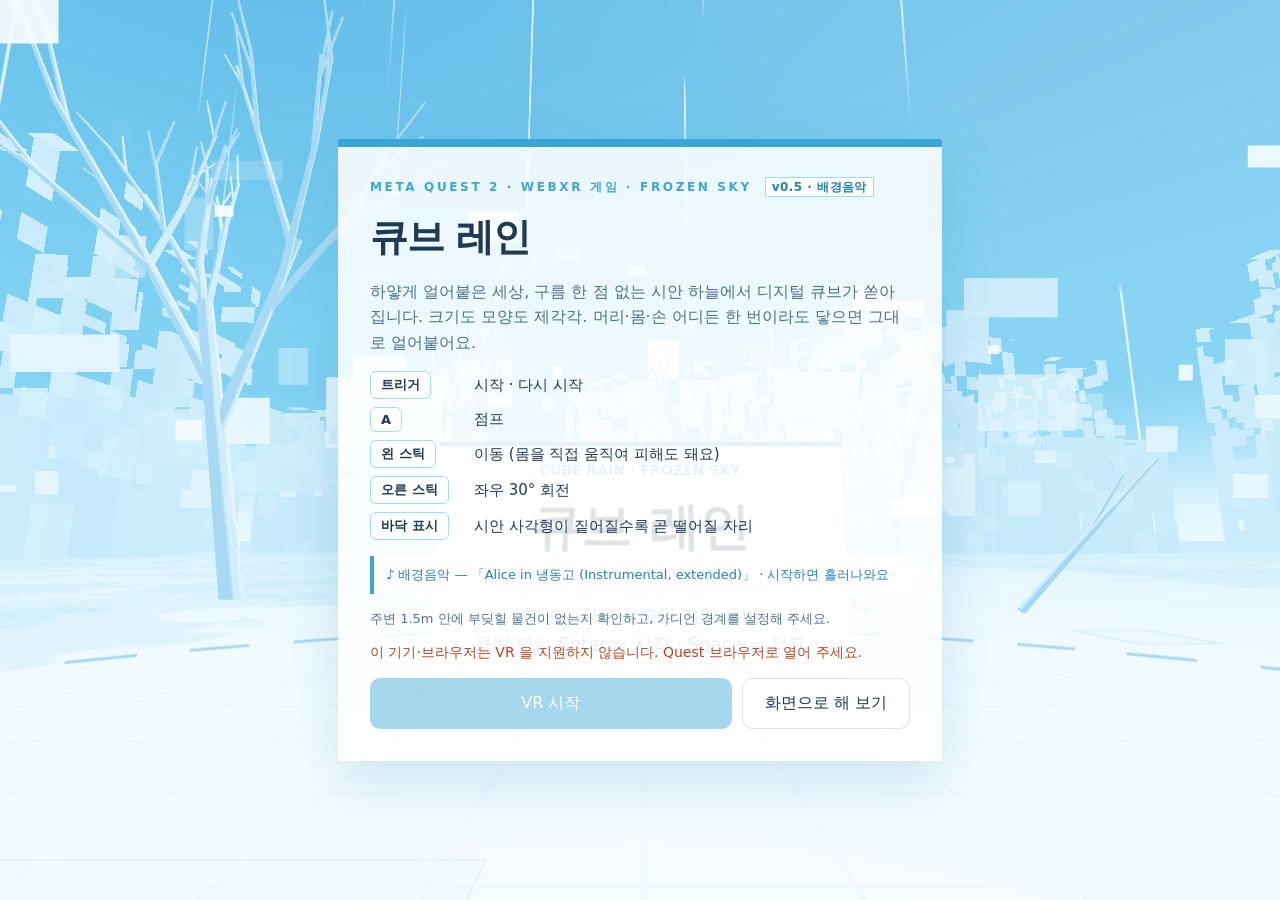
==== cubes-classic/index.html @ 08d4c6a6 "Keep Cube Rain v0.5 (arena version) at /cubes-classic/ Co-Authored-By: Claude Opus 5.5 <noreply@anth" ====
<!doctype html>
<html lang="ko">
  <head>
    <meta charset="UTF-8" />
    <meta name="viewport" content="width=device-width, initial-scale=1.0, viewport-fit=cover" />
    <meta name="theme-color" content="#3aa6d8" />
    <meta http-equiv="Cache-Control" content="no-cache" />
    <link rel="icon" type="image/png" href="./cube-icon-192.png" />
    <title>큐브 레인 VR (클래식 v0.5)</title>
    <script type="module" crossorigin src="./assets/index-j7AMk5qL.js"></script>
    <link rel="stylesheet" crossorigin href="./assets/index-C6gHZ6O7.css">
  </head>
  <body>
    <div id="app"></div>
    <div id="hud" hidden></div>
    <div id="crosshair" hidden aria-hidden="true"></div>
    <p id="lock-hint" hidden>화면을 클릭하면 마우스로 시점을 돌릴 수 있어요 · Esc 로 해제</p>

    <section id="overlay" aria-labelledby="title">
      <div class="card">
        <p class="kicker">Meta Quest 2 · WebXR 게임 · Frozen Sky <span class="ver">v0.5 · 배경음악</span></p>
        <h1 id="title">큐브 레인</h1>
        <p class="lead">하얗게 얼어붙은 세상, 구름 한 점 없는 시안 하늘에서 디지털 큐브가 쏟아집니다. 크기도 모양도 제각각. 머리·몸·손 어디든 한 번이라도 닿으면 그대로 얼어붙어요.</p>
        <dl class="keys">
          <div><dt>트리거</dt><dd>시작 · 다시 시작</dd></div>
          <div><dt>A</dt><dd>점프</dd></div>
          <div><dt>왼 스틱</dt><dd>이동 (몸을 직접 움직여 피해도 돼요)</dd></div>
          <div><dt>오른 스틱</dt><dd>좌우 30° 회전</dd></div>
          <div><dt>바닥 표시</dt><dd>시안 사각형이 짙어질수록 곧 떨어질 자리</dd></div>
        </dl>
        <p class="music-credit">♪ 배경음악 — 「Alice in 냉동고 (Instrumental, extended)」 · 시작하면 흘러나와요</p>
        <p class="safety">주변 1.5m 안에 부딪힐 물건이 없는지 확인하고, 가디언 경계를 설정해 주세요.</p>
        <p id="status" class="status" role="status"></p>
        <div class="actions">
          <button id="enter-vr" class="primary">VR 시작</button>
          <button id="look" class="ghost">화면으로 해 보기</button>
        </div>
      </div>
    </section>

    <aside id="hint" hidden>
      <p><b>클릭</b> 마우스 잠금·시작 · <b>마우스</b> 시점 · <b>WASD</b> 이동 · <b>Space</b> 점프 · <b>Enter</b> 시작 · <b>Esc</b> 잠금 해제 · <b>M</b> 음악 끄기/켜기</p>
      <button id="hint-close">처음 화면</button>
    </aside>

  </body>
</html>
---- cubes-classic/assets/index-C6gHZ6O7.css ----
:root{--lightningcss-light:initial;--lightningcss-dark: ;color-scheme:light;--sky:#3aa6d8;--sky-deep:#2384b3;--paper:#ffffffdb;--ink:#1d3b55;--muted:#4a7390;--line:#1d3b5524;--edge:#9fdcf5;--font:"Pretendard", "Noto Sans KR", "Apple SD Gothic Neo", system-ui, sans-serif}html,body{height:100%;color:var(--ink);font-family:var(--font);background:#bfe7f7;margin:0;overflow:hidden}#app,#app canvas{touch-action:none;width:100%;height:100%;display:block;position:fixed;inset:0}#app canvas.no-cursor{cursor:none}[hidden]{display:none!important}#overlay{place-items:center;padding:24px 16px;display:grid;position:fixed;inset:0;overflow-y:auto}.card{background:var(--paper);border-top:8px solid var(--sky);-webkit-backdrop-filter:blur(14px);border-radius:2px;gap:16px;width:100%;max-width:540px;padding:32px;display:grid;box-shadow:0 24px 60px #2384b32e}.kicker{letter-spacing:.22em;text-transform:uppercase;color:var(--sky);margin:0;font-size:12px;font-weight:700}.ver{border:1px solid var(--edge);letter-spacing:.04em;text-transform:none;color:var(--sky-deep);background:#fff;margin-left:6px;padding:2px 6px}h1{letter-spacing:-.03em;text-wrap:balance;margin:0;font-size:38px}.lead{color:var(--muted);margin:0;line-height:1.6}.keys{gap:8px;margin:0;display:grid}.keys div{grid-template-columns:92px 1fr;align-items:center;gap:12px;display:grid}.keys dt{border:1px solid var(--edge);background:#fff;border-radius:6px;justify-self:start;padding:4px 10px;font-size:13px;font-weight:700}.keys dd{min-width:0;margin:0;font-size:15px}.safety{color:var(--muted);margin:0;font-size:13px}.status{color:#b8461f;min-height:1em;margin:0;font-size:14px}.actions{flex-wrap:wrap;gap:10px;display:flex}.actions button,#hint button{font:inherit;cursor:pointer;border-radius:10px;padding:14px 22px}.primary{color:#fff;background:var(--sky);border:0;flex:auto;font-weight:800}.primary:hover{background:var(--sky-deep)}.primary:disabled{opacity:.45;cursor:not-allowed}.ghost{border:1px solid var(--line);color:var(--ink);background:#fff}button:focus-visible{outline:3px solid var(--edge);outline-offset:2px}#hud{background:var(--paper);border:1px solid var(--edge);font-variant-numeric:tabular-nums;border-radius:10px;padding:8px 16px;font-weight:700;position:fixed;top:16px;left:50%;transform:translate(-50%)}#hint{background:var(--paper);border:1px solid var(--line);border-radius:12px;max-width:calc(100% - 32px);padding:12px 16px;font-size:13px;position:fixed;bottom:16px;left:16px}#hint p{margin:0}#hint button{border:1px solid var(--line);background:#fff;margin-top:8px;padding:8px 14px}.music-credit{border-left:4px solid var(--sky);color:var(--sky-deep);background:#ffffffb3;margin:0;padding:10px 12px;font-size:13px}#crosshair{pointer-events:none;background:#fff;width:6px;height:6px;margin:-3px 0 0 -3px;position:fixed;top:50%;left:50%;box-shadow:0 0 0 1px #2384b399,9px -7px 0 -1px #fffc}#lock-hint{background:var(--paper);border-top:4px solid var(--sky);text-align:center;pointer-events:none;max-width:calc(100% - 32px);margin:0;padding:10px 16px;font-size:14px;font-weight:600;position:fixed;top:58%;left:50%;transform:translate(-50%)}@media (width<=480px){.card{padding:22px 18px}}
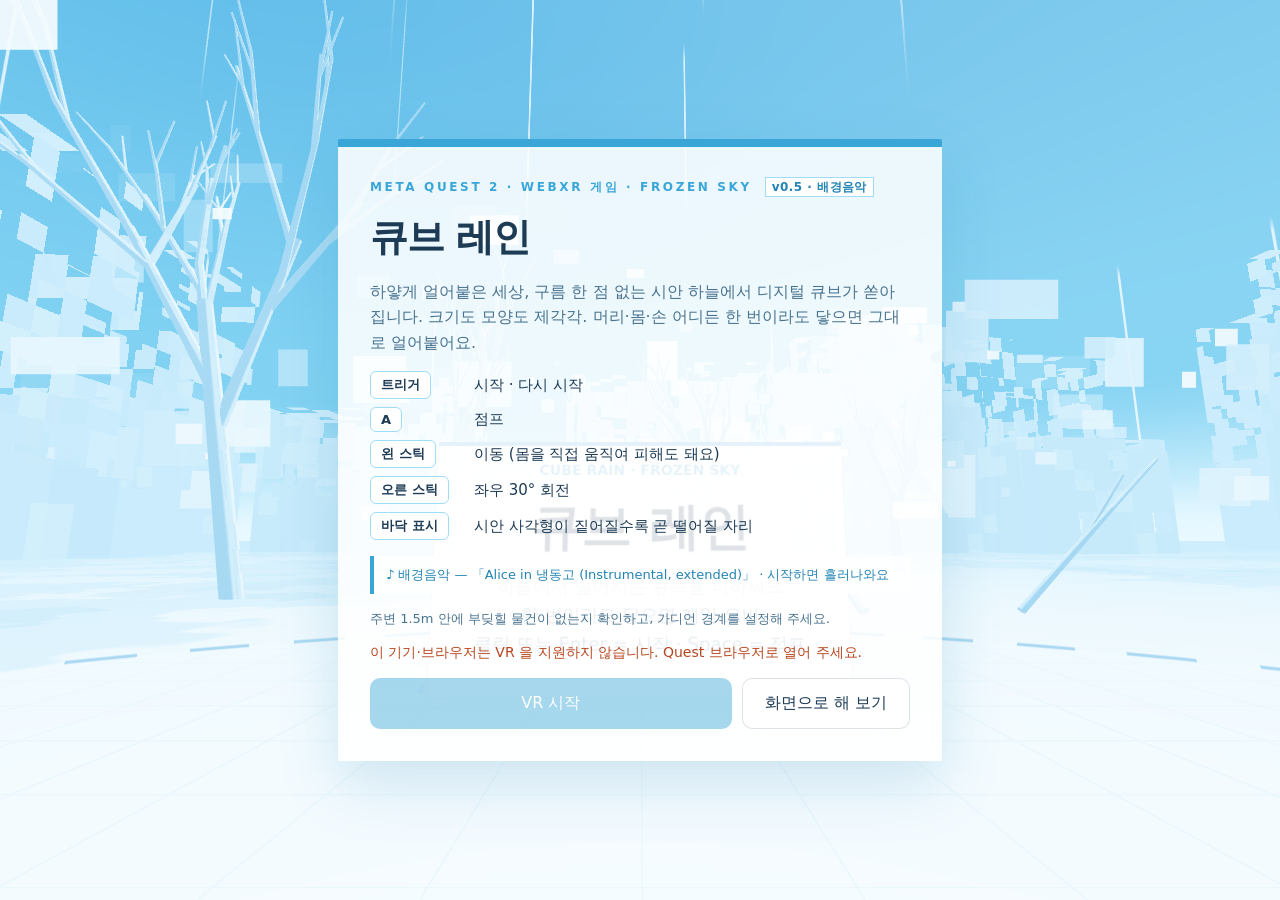
==== commit 509ccd4e: "Cube Rain: Run (endless runner) at /cubes/, VR head-pose fix for classic and cloud VR Co-Authored-By" ====
--- a/cubes-classic/index.html
+++ b/cubes-classic/index.html
@@ -7,7 +7,7 @@
     <meta http-equiv="Cache-Control" content="no-cache" />
     <link rel="icon" type="image/png" href="./cube-icon-192.png" />
     <title>큐브 레인 VR (클래식 v0.5)</title>
-    <script type="module" crossorigin src="./assets/index-j7AMk5qL.js"></script>
+    <script type="module" crossorigin src="./assets/index-BARusY_U.js"></script>
     <link rel="stylesheet" crossorigin href="./assets/index-C6gHZ6O7.css">
   </head>
   <body>
